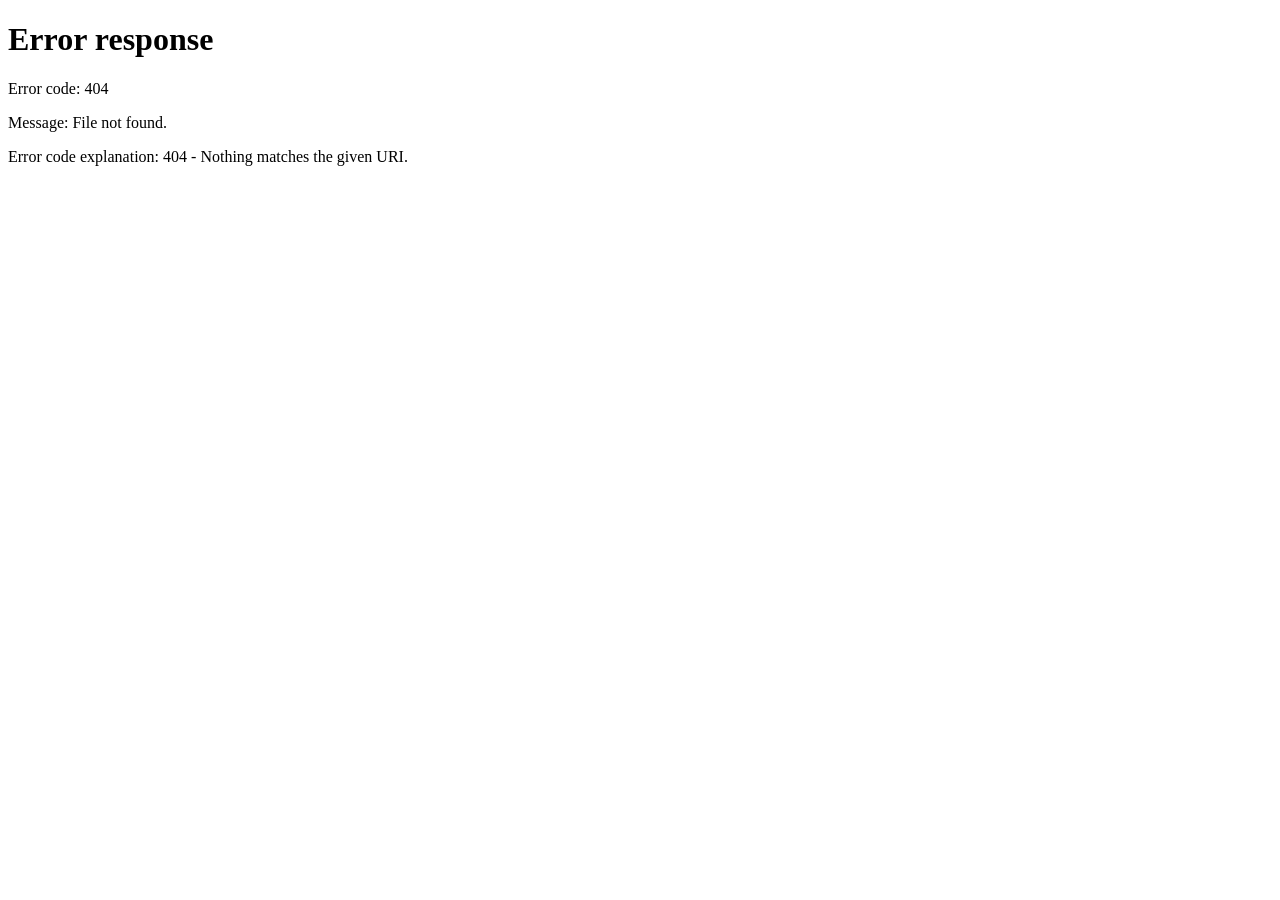
==== concept-1/index.html @ 070f3ade "Add Concept 1 entry page" ====
<!doctype html><html><head><meta charset="utf-8"><meta name="viewport" content="width=device-width,initial-scale=1"><title>El Taco Dorado — Concept 1</title><meta http-equiv="refresh" content="0; url=../concept-1-site/index.html"></head><body><p>Loading Concept 1…</p></body></html>
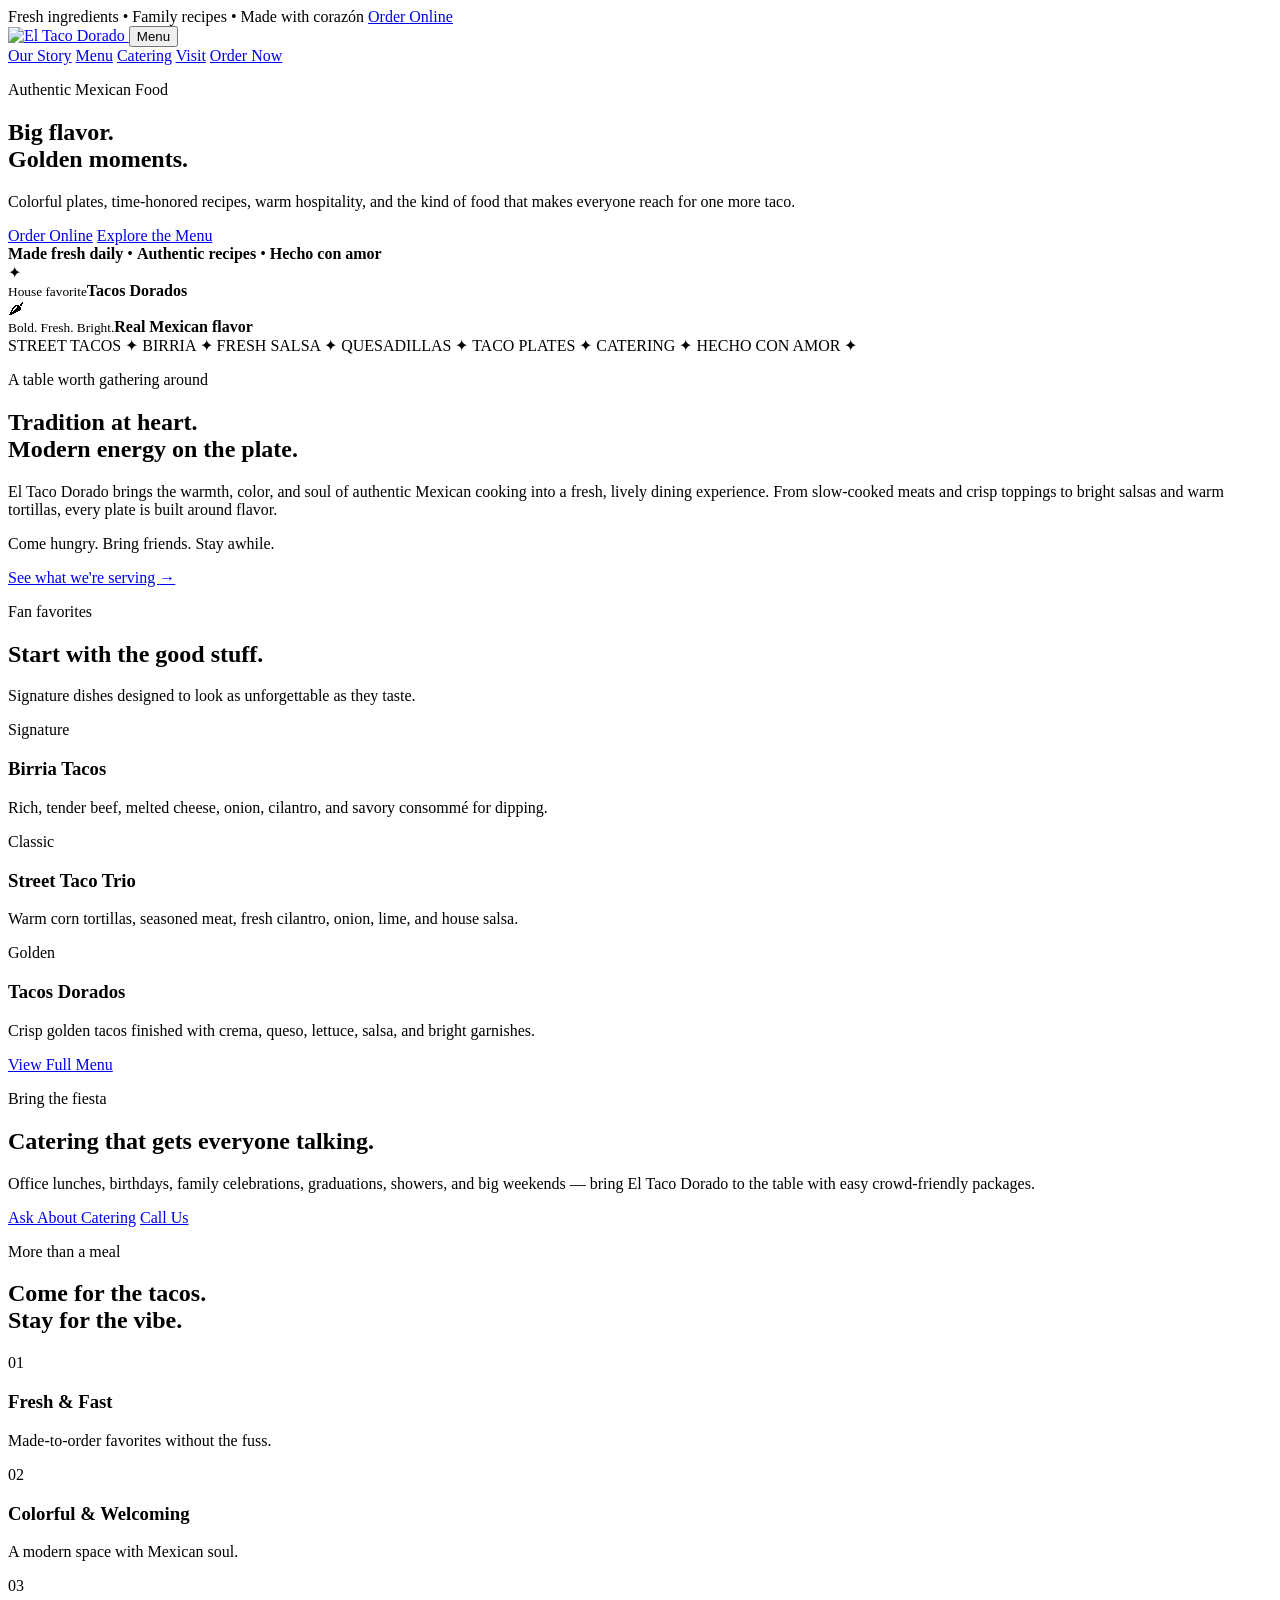
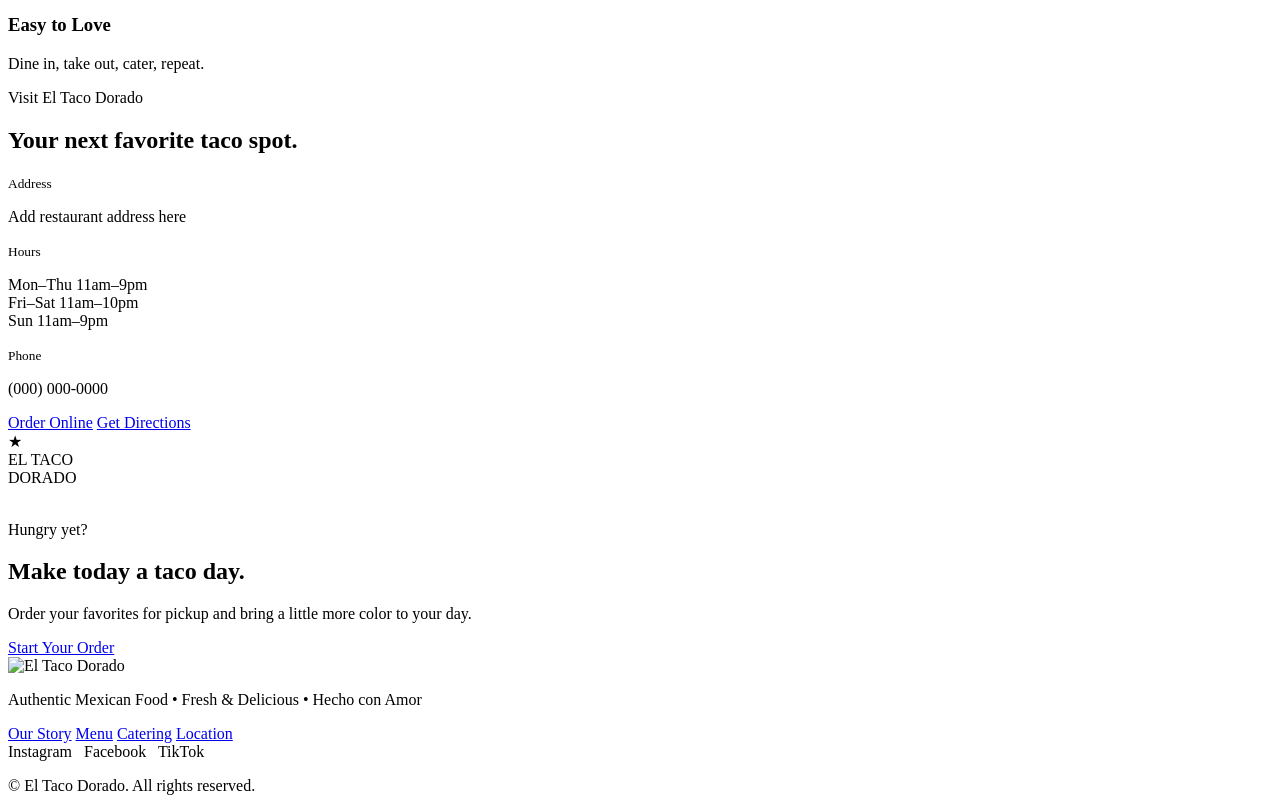
==== commit edc8ae0b: "Publish Concept 1 with noindex protections" ====
--- a/concept-1/index.html
+++ b/concept-1/index.html
@@ -1 +1,197 @@
-<!doctype html><html><head><meta charset="utf-8"><meta name="viewport" content="width=device-width,initial-scale=1"><title>El Taco Dorado — Concept 1</title><meta http-equiv="refresh" content="0; url=../concept-1-site/index.html"></head><body><p>Loading Concept 1…</p></body></html>+<!doctype html>
+<html lang="en">
+<head>
+  <meta name="robots" content="noindex, nofollow, noarchive, nosnippet, noimageindex">
+  <meta charset="utf-8">
+  <meta name="viewport" content="width=device-width, initial-scale=1">
+  <meta name="theme-color" content="#073f2a">
+  <title>El Taco Dorado | Authentic Mexican Food</title>
+  <meta name="description" content="El Taco Dorado serves vibrant, authentic Mexican food made with bold flavors, fresh ingredients, and recipes inspired by tradition.">
+  <link rel="preconnect" href="https://fonts.googleapis.com">
+  <link rel="preconnect" href="https://fonts.gstatic.com" crossorigin>
+  <link href="https://fonts.googleapis.com/css2?family=DM+Sans:wght@400;500;600;700&family=Fraunces:opsz,wght@9..144,700;9..144,800&display=swap" rel="stylesheet">
+  <link rel="stylesheet" href="styles.css">
+</head>
+<body>
+  <div class="announcement">
+    <span>Fresh ingredients • Family recipes • Made with corazón</span>
+    <a href="#order">Order Online</a>
+  </div>
+
+  <header class="site-header" id="top">
+    <a class="brand" href="#top" aria-label="El Taco Dorado home">
+      <img src="../assets/el-taco-dorado-logo.svg" alt="El Taco Dorado">
+    </a>
+    <button class="nav-toggle" aria-expanded="false" aria-controls="nav">Menu</button>
+    <nav id="nav">
+      <a href="#story">Our Story</a>
+      <a href="#favorites">Menu</a>
+      <a href="#catering">Catering</a>
+      <a href="#visit">Visit</a>
+      <a class="nav-cta" href="#order">Order Now</a>
+    </nav>
+  </header>
+
+  <main>
+    <section class="hero">
+      <div class="sun sun-a"></div>
+      <div class="sun sun-b"></div>
+      <div class="hero-copy reveal">
+        <p class="eyebrow">Authentic Mexican Food</p>
+        <h1>Big flavor.<br><span>Golden moments.</span></h1>
+        <p class="lead">Colorful plates, time-honored recipes, warm hospitality, and the kind of food that makes everyone reach for one more taco.</p>
+        <div class="hero-actions">
+          <a class="button primary" href="#order">Order Online</a>
+          <a class="button ghost" href="#favorites">Explore the Menu</a>
+        </div>
+        <div class="mini-proof">
+          <strong>Made fresh daily</strong>
+          <span>•</span>
+          <strong>Authentic recipes</strong>
+          <span>•</span>
+          <strong>Hecho con amor</strong>
+        </div>
+      </div>
+
+      <div class="hero-art reveal">
+        <div class="photo photo-main" role="img" aria-label="Colorful authentic Mexican tacos"></div>
+        <div class="floating-card card-top">
+          <span class="icon">✦</span>
+          <div><small>House favorite</small><strong>Tacos Dorados</strong></div>
+        </div>
+        <div class="floating-card card-bottom">
+          <span class="pepper">🌶</span>
+          <div><small>Bold. Fresh. Bright.</small><strong>Real Mexican flavor</strong></div>
+        </div>
+      </div>
+    </section>
+
+    <section class="marquee" aria-label="Restaurant highlights">
+      <div>STREET TACOS ✦ BIRRIA ✦ FRESH SALSA ✦ QUESADILLAS ✦ TACO PLATES ✦ CATERING ✦ HECHO CON AMOR ✦</div>
+    </section>
+
+    <section class="intro" id="story">
+      <div class="intro-photo reveal" role="img" aria-label="Mexican tacos with fresh ingredients"></div>
+      <div class="intro-copy reveal">
+        <p class="eyebrow dark">A table worth gathering around</p>
+        <h2>Tradition at heart.<br>Modern energy on the plate.</h2>
+        <p>El Taco Dorado brings the warmth, color, and soul of authentic Mexican cooking into a fresh, lively dining experience. From slow-cooked meats and crisp toppings to bright salsas and warm tortillas, every plate is built around flavor.</p>
+        <p>Come hungry. Bring friends. Stay awhile.</p>
+        <a class="text-link" href="#favorites">See what we're serving <span>→</span></a>
+      </div>
+    </section>
+
+    <section class="favorites" id="favorites">
+      <div class="section-heading reveal">
+        <p class="eyebrow">Fan favorites</p>
+        <h2>Start with the good stuff.</h2>
+        <p>Signature dishes designed to look as unforgettable as they taste.</p>
+      </div>
+      <div class="dish-grid">
+        <article class="dish-card reveal">
+          <div class="dish-photo dish-1" role="img" aria-label="Birria tacos"></div>
+          <div class="dish-content">
+            <div><p class="tag">Signature</p><h3>Birria Tacos</h3></div>
+            <p>Rich, tender beef, melted cheese, onion, cilantro, and savory consommé for dipping.</p>
+          </div>
+        </article>
+        <article class="dish-card reveal">
+          <div class="dish-photo dish-2" role="img" aria-label="Street tacos"></div>
+          <div class="dish-content">
+            <div><p class="tag">Classic</p><h3>Street Taco Trio</h3></div>
+            <p>Warm corn tortillas, seasoned meat, fresh cilantro, onion, lime, and house salsa.</p>
+          </div>
+        </article>
+        <article class="dish-card reveal">
+          <div class="dish-photo dish-3" role="img" aria-label="Mexican taco platter"></div>
+          <div class="dish-content">
+            <div><p class="tag">Golden</p><h3>Tacos Dorados</h3></div>
+            <p>Crisp golden tacos finished with crema, queso, lettuce, salsa, and bright garnishes.</p>
+          </div>
+        </article>
+      </div>
+      <div class="center reveal"><a class="button dark" href="#order">View Full Menu</a></div>
+    </section>
+
+    <section class="catering" id="catering">
+      <div class="pattern"></div>
+      <div class="catering-card reveal">
+        <p class="eyebrow">Bring the fiesta</p>
+        <h2>Catering that gets everyone talking.</h2>
+        <p>Office lunches, birthdays, family celebrations, graduations, showers, and big weekends — bring El Taco Dorado to the table with easy crowd-friendly packages.</p>
+        <div class="hero-actions">
+          <a class="button light" href="mailto:hello@eltacodorado.com?subject=Catering Inquiry">Ask About Catering</a>
+          <a class="button outline-light" href="tel:+10000000000">Call Us</a>
+        </div>
+      </div>
+      <div class="catering-photo reveal" role="img" aria-label="A colorful spread of Mexican food"></div>
+    </section>
+
+    <section class="experience">
+      <div class="experience-copy reveal">
+        <p class="eyebrow dark">More than a meal</p>
+        <h2>Come for the tacos.<br>Stay for the vibe.</h2>
+      </div>
+      <div class="experience-points">
+        <article class="reveal"><span>01</span><h3>Fresh & Fast</h3><p>Made-to-order favorites without the fuss.</p></article>
+        <article class="reveal"><span>02</span><h3>Colorful & Welcoming</h3><p>A modern space with Mexican soul.</p></article>
+        <article class="reveal"><span>03</span><h3>Easy to Love</h3><p>Dine in, take out, cater, repeat.</p></article>
+      </div>
+    </section>
+
+    <section class="visit" id="visit">
+      <div class="visit-card reveal">
+        <p class="eyebrow">Visit El Taco Dorado</p>
+        <h2>Your next favorite taco spot.</h2>
+        <div class="visit-grid">
+          <div>
+            <small>Address</small>
+            <p>Add restaurant address here</p>
+          </div>
+          <div>
+            <small>Hours</small>
+            <p>Mon–Thu 11am–9pm<br>Fri–Sat 11am–10pm<br>Sun 11am–9pm</p>
+          </div>
+          <div>
+            <small>Phone</small>
+            <p>(000) 000-0000</p>
+          </div>
+        </div>
+        <div class="hero-actions">
+          <a class="button primary" href="#order">Order Online</a>
+          <a class="button ghost" href="#">Get Directions</a>
+        </div>
+      </div>
+      <div class="map-art reveal">
+        <div class="map-pin">★</div>
+        <span>EL TACO<br>DORADO</span>
+      </div>
+    </section>
+
+    <section class="order" id="order">
+      <img src="../assets/el-taco-dorado-logo.svg" alt="" class="order-logo">
+      <p class="eyebrow">Hungry yet?</p>
+      <h2>Make today a taco day.</h2>
+      <p>Order your favorites for pickup and bring a little more color to your day.</p>
+      <a class="button dark" href="#">Start Your Order</a>
+    </section>
+  </main>
+
+  <footer>
+    <div class="footer-brand">
+      <img src="../assets/el-taco-dorado-logo.svg" alt="El Taco Dorado">
+      <p>Authentic Mexican Food • Fresh & Delicious • Hecho con Amor</p>
+    </div>
+    <div class="footer-links">
+      <a href="#story">Our Story</a>
+      <a href="#favorites">Menu</a>
+      <a href="#catering">Catering</a>
+      <a href="#visit">Location</a>
+    </div>
+    <div class="social">Instagram &nbsp; Facebook &nbsp; TikTok</div>
+    <p class="copyright">© <span id="year"></span> El Taco Dorado. All rights reserved.</p>
+  </footer>
+
+  <script src="script.js"></script>
+</body>
+</html>
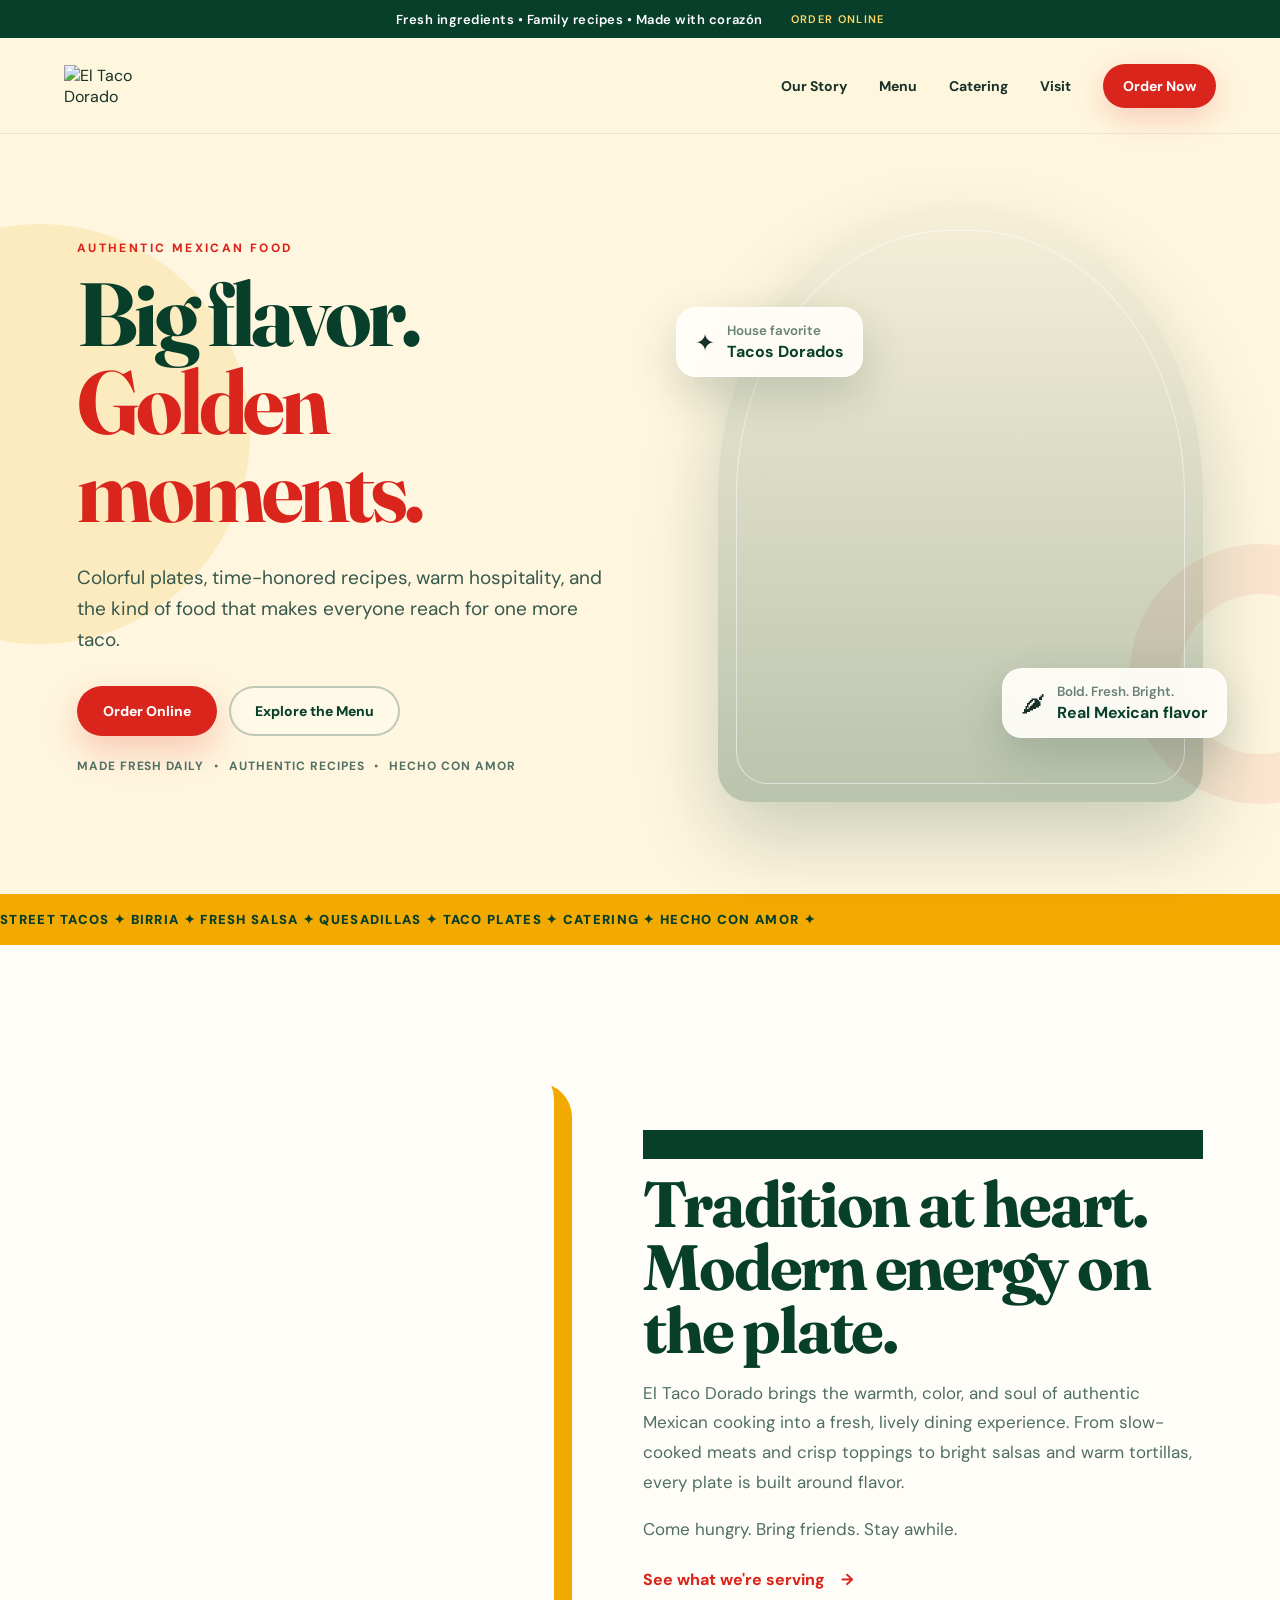
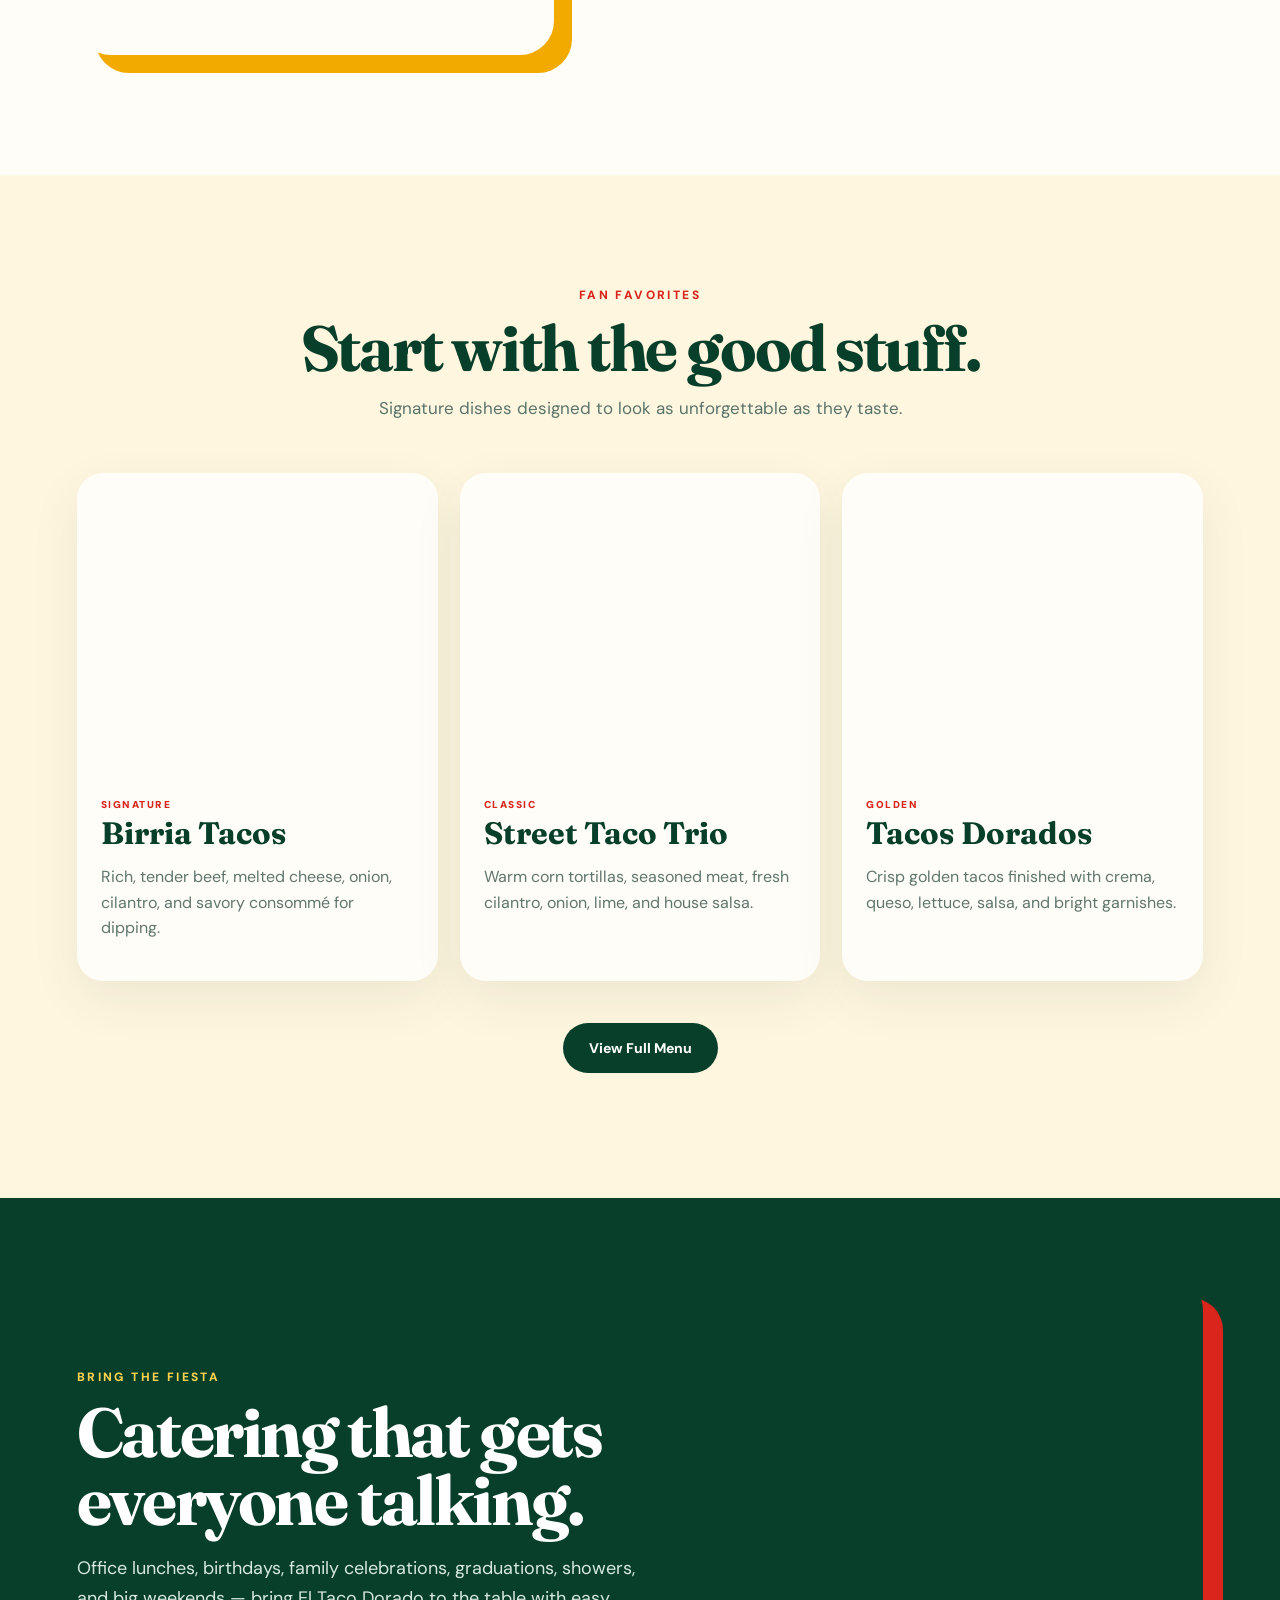
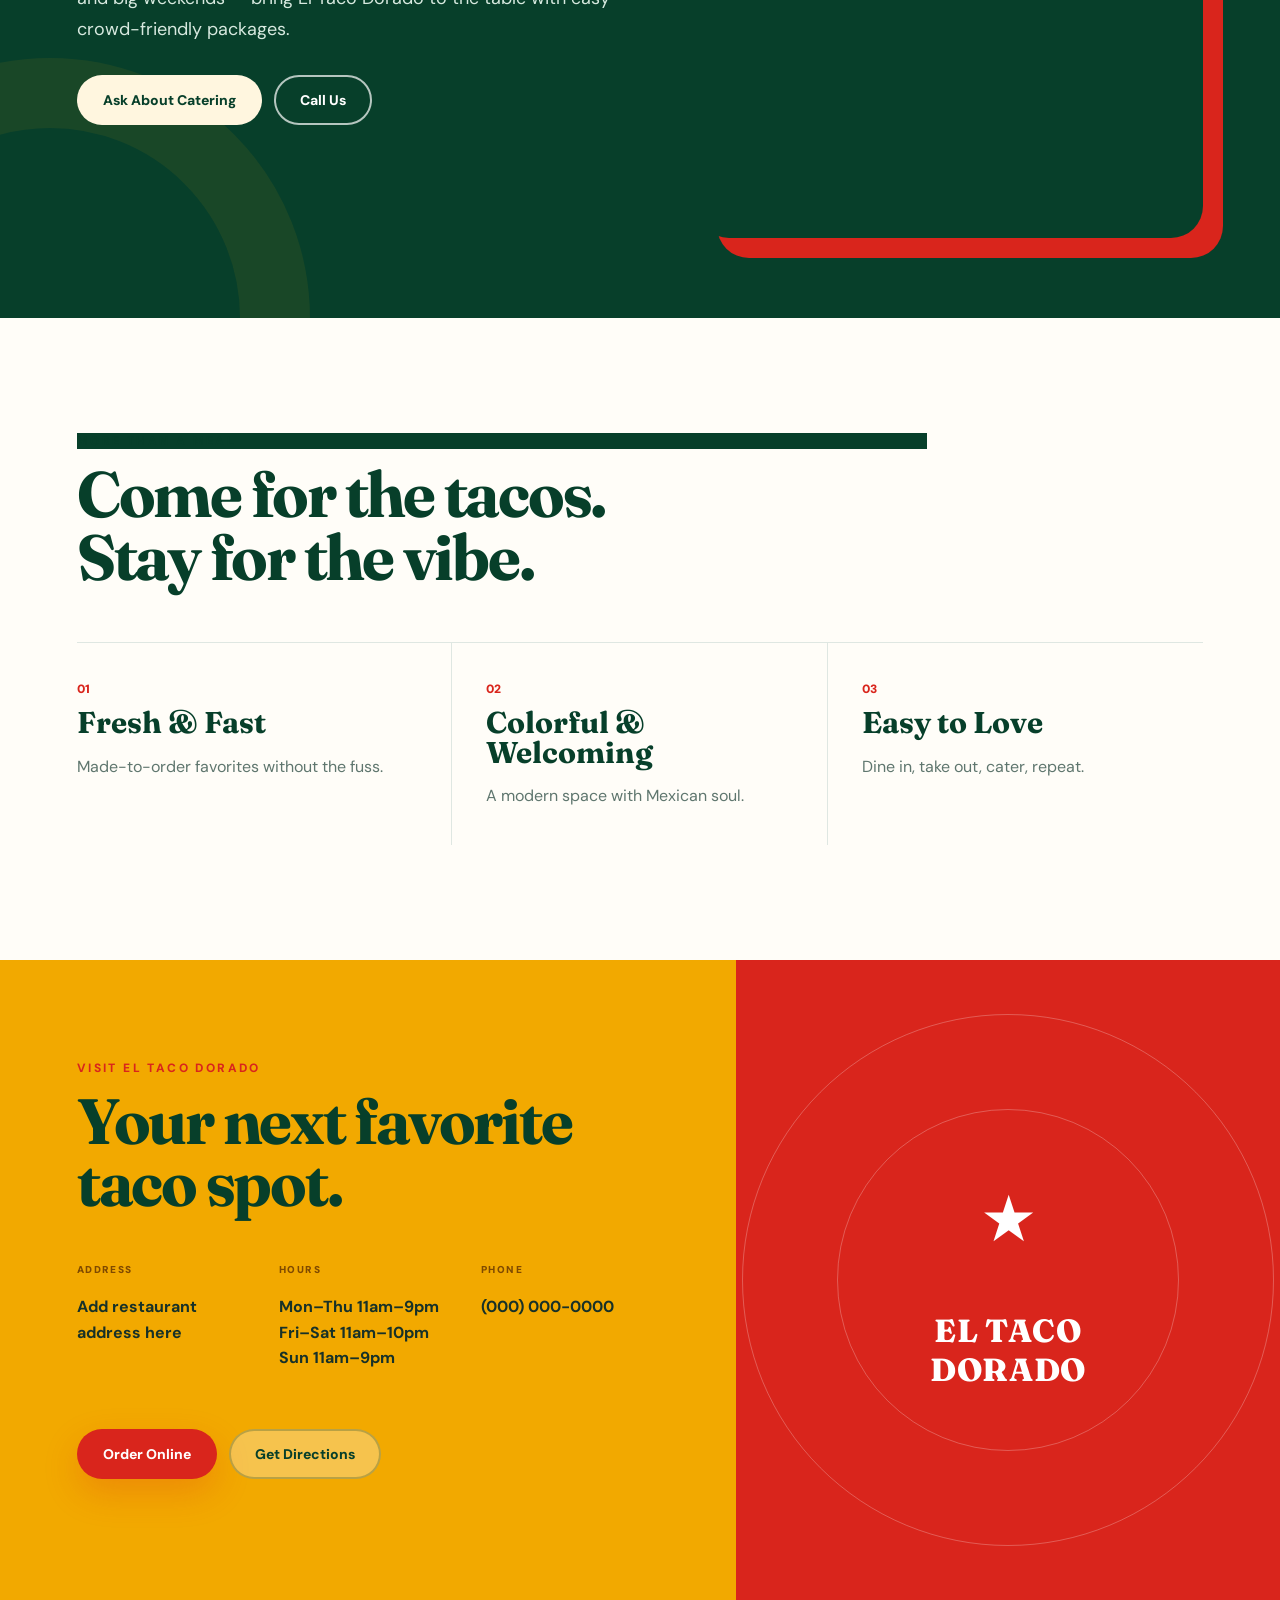
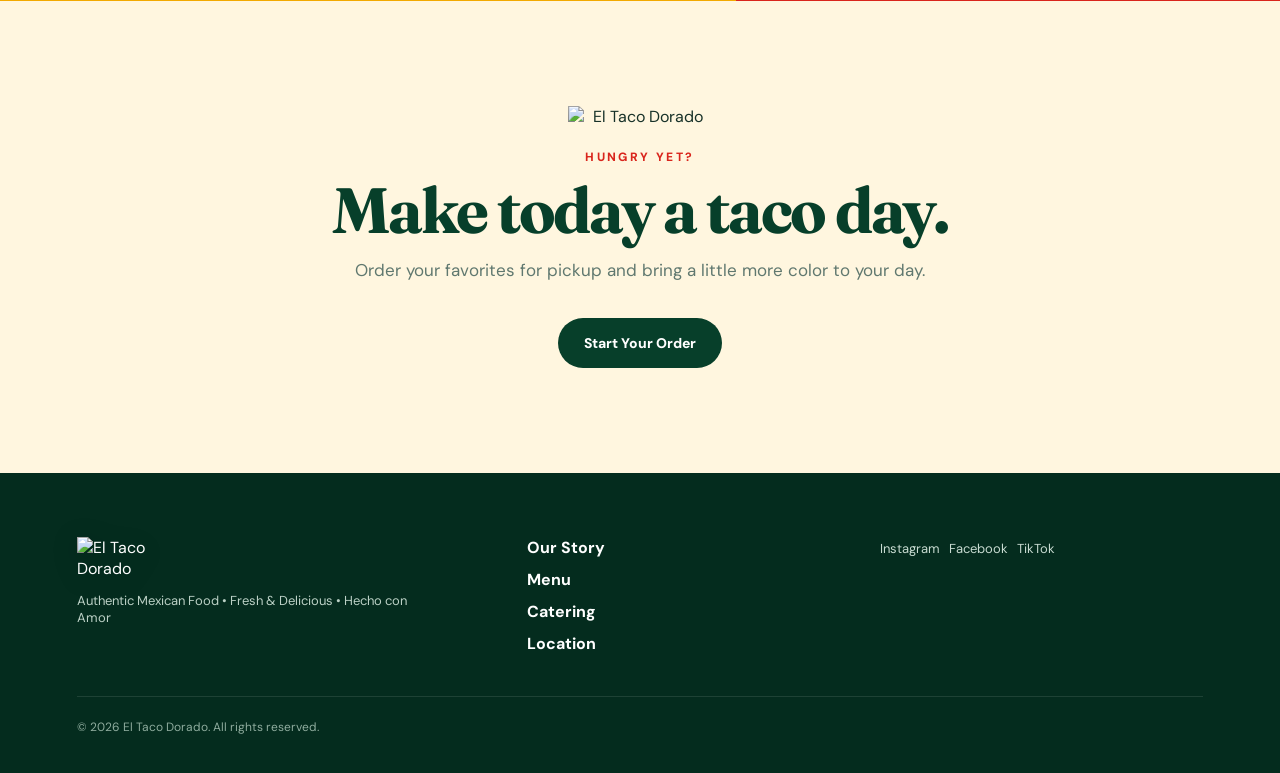
==== commit 4c9b6af3: "Use actual El Taco Dorado logo in Concept 1" ====
--- a/concept-1/index.html
+++ b/concept-1/index.html
@@ -13,185 +13,19 @@
   <link rel="stylesheet" href="styles.css">
 </head>
 <body>
-  <div class="announcement">
-    <span>Fresh ingredients • Family recipes • Made with corazón</span>
-    <a href="#order">Order Online</a>
-  </div>
-
-  <header class="site-header" id="top">
-    <a class="brand" href="#top" aria-label="El Taco Dorado home">
-      <img src="../assets/el-taco-dorado-logo.svg" alt="El Taco Dorado">
-    </a>
-    <button class="nav-toggle" aria-expanded="false" aria-controls="nav">Menu</button>
-    <nav id="nav">
-      <a href="#story">Our Story</a>
-      <a href="#favorites">Menu</a>
-      <a href="#catering">Catering</a>
-      <a href="#visit">Visit</a>
-      <a class="nav-cta" href="#order">Order Now</a>
-    </nav>
-  </header>
-
+  <div class="announcement"><span>Fresh ingredients • Family recipes • Made with corazón</span><a href="#order">Order Online</a></div>
+  <header class="site-header" id="top"><a class="brand" href="#top" aria-label="El Taco Dorado home"><img src="../assets/el-taco-dorado-logo.png" alt="El Taco Dorado"></a><button class="nav-toggle" aria-expanded="false" aria-controls="nav">Menu</button><nav id="nav"><a href="#story">Our Story</a><a href="#favorites">Menu</a><a href="#catering">Catering</a><a href="#visit">Visit</a><a class="nav-cta" href="#order">Order Now</a></nav></header>
   <main>
-    <section class="hero">
-      <div class="sun sun-a"></div>
-      <div class="sun sun-b"></div>
-      <div class="hero-copy reveal">
-        <p class="eyebrow">Authentic Mexican Food</p>
-        <h1>Big flavor.<br><span>Golden moments.</span></h1>
-        <p class="lead">Colorful plates, time-honored recipes, warm hospitality, and the kind of food that makes everyone reach for one more taco.</p>
-        <div class="hero-actions">
-          <a class="button primary" href="#order">Order Online</a>
-          <a class="button ghost" href="#favorites">Explore the Menu</a>
-        </div>
-        <div class="mini-proof">
-          <strong>Made fresh daily</strong>
-          <span>•</span>
-          <strong>Authentic recipes</strong>
-          <span>•</span>
-          <strong>Hecho con amor</strong>
-        </div>
-      </div>
-
-      <div class="hero-art reveal">
-        <div class="photo photo-main" role="img" aria-label="Colorful authentic Mexican tacos"></div>
-        <div class="floating-card card-top">
-          <span class="icon">✦</span>
-          <div><small>House favorite</small><strong>Tacos Dorados</strong></div>
-        </div>
-        <div class="floating-card card-bottom">
-          <span class="pepper">🌶</span>
-          <div><small>Bold. Fresh. Bright.</small><strong>Real Mexican flavor</strong></div>
-        </div>
-      </div>
-    </section>
-
-    <section class="marquee" aria-label="Restaurant highlights">
-      <div>STREET TACOS ✦ BIRRIA ✦ FRESH SALSA ✦ QUESADILLAS ✦ TACO PLATES ✦ CATERING ✦ HECHO CON AMOR ✦</div>
-    </section>
-
-    <section class="intro" id="story">
-      <div class="intro-photo reveal" role="img" aria-label="Mexican tacos with fresh ingredients"></div>
-      <div class="intro-copy reveal">
-        <p class="eyebrow dark">A table worth gathering around</p>
-        <h2>Tradition at heart.<br>Modern energy on the plate.</h2>
-        <p>El Taco Dorado brings the warmth, color, and soul of authentic Mexican cooking into a fresh, lively dining experience. From slow-cooked meats and crisp toppings to bright salsas and warm tortillas, every plate is built around flavor.</p>
-        <p>Come hungry. Bring friends. Stay awhile.</p>
-        <a class="text-link" href="#favorites">See what we're serving <span>→</span></a>
-      </div>
-    </section>
-
-    <section class="favorites" id="favorites">
-      <div class="section-heading reveal">
-        <p class="eyebrow">Fan favorites</p>
-        <h2>Start with the good stuff.</h2>
-        <p>Signature dishes designed to look as unforgettable as they taste.</p>
-      </div>
-      <div class="dish-grid">
-        <article class="dish-card reveal">
-          <div class="dish-photo dish-1" role="img" aria-label="Birria tacos"></div>
-          <div class="dish-content">
-            <div><p class="tag">Signature</p><h3>Birria Tacos</h3></div>
-            <p>Rich, tender beef, melted cheese, onion, cilantro, and savory consommé for dipping.</p>
-          </div>
-        </article>
-        <article class="dish-card reveal">
-          <div class="dish-photo dish-2" role="img" aria-label="Street tacos"></div>
-          <div class="dish-content">
-            <div><p class="tag">Classic</p><h3>Street Taco Trio</h3></div>
-            <p>Warm corn tortillas, seasoned meat, fresh cilantro, onion, lime, and house salsa.</p>
-          </div>
-        </article>
-        <article class="dish-card reveal">
-          <div class="dish-photo dish-3" role="img" aria-label="Mexican taco platter"></div>
-          <div class="dish-content">
-            <div><p class="tag">Golden</p><h3>Tacos Dorados</h3></div>
-            <p>Crisp golden tacos finished with crema, queso, lettuce, salsa, and bright garnishes.</p>
-          </div>
-        </article>
-      </div>
-      <div class="center reveal"><a class="button dark" href="#order">View Full Menu</a></div>
-    </section>
-
-    <section class="catering" id="catering">
-      <div class="pattern"></div>
-      <div class="catering-card reveal">
-        <p class="eyebrow">Bring the fiesta</p>
-        <h2>Catering that gets everyone talking.</h2>
-        <p>Office lunches, birthdays, family celebrations, graduations, showers, and big weekends — bring El Taco Dorado to the table with easy crowd-friendly packages.</p>
-        <div class="hero-actions">
-          <a class="button light" href="mailto:hello@eltacodorado.com?subject=Catering Inquiry">Ask About Catering</a>
-          <a class="button outline-light" href="tel:+10000000000">Call Us</a>
-        </div>
-      </div>
-      <div class="catering-photo reveal" role="img" aria-label="A colorful spread of Mexican food"></div>
-    </section>
-
-    <section class="experience">
-      <div class="experience-copy reveal">
-        <p class="eyebrow dark">More than a meal</p>
-        <h2>Come for the tacos.<br>Stay for the vibe.</h2>
-      </div>
-      <div class="experience-points">
-        <article class="reveal"><span>01</span><h3>Fresh & Fast</h3><p>Made-to-order favorites without the fuss.</p></article>
-        <article class="reveal"><span>02</span><h3>Colorful & Welcoming</h3><p>A modern space with Mexican soul.</p></article>
-        <article class="reveal"><span>03</span><h3>Easy to Love</h3><p>Dine in, take out, cater, repeat.</p></article>
-      </div>
-    </section>
-
-    <section class="visit" id="visit">
-      <div class="visit-card reveal">
-        <p class="eyebrow">Visit El Taco Dorado</p>
-        <h2>Your next favorite taco spot.</h2>
-        <div class="visit-grid">
-          <div>
-            <small>Address</small>
-            <p>Add restaurant address here</p>
-          </div>
-          <div>
-            <small>Hours</small>
-            <p>Mon–Thu 11am–9pm<br>Fri–Sat 11am–10pm<br>Sun 11am–9pm</p>
-          </div>
-          <div>
-            <small>Phone</small>
-            <p>(000) 000-0000</p>
-          </div>
-        </div>
-        <div class="hero-actions">
-          <a class="button primary" href="#order">Order Online</a>
-          <a class="button ghost" href="#">Get Directions</a>
-        </div>
-      </div>
-      <div class="map-art reveal">
-        <div class="map-pin">★</div>
-        <span>EL TACO<br>DORADO</span>
-      </div>
-    </section>
-
-    <section class="order" id="order">
-      <img src="../assets/el-taco-dorado-logo.svg" alt="" class="order-logo">
-      <p class="eyebrow">Hungry yet?</p>
-      <h2>Make today a taco day.</h2>
-      <p>Order your favorites for pickup and bring a little more color to your day.</p>
-      <a class="button dark" href="#">Start Your Order</a>
-    </section>
+    <section class="hero"><div class="sun sun-a"></div><div class="sun sun-b"></div><div class="hero-copy reveal"><p class="eyebrow">Authentic Mexican Food</p><h1>Big flavor.<br><span>Golden moments.</span></h1><p class="lead">Colorful plates, time-honored recipes, warm hospitality, and the kind of food that makes everyone reach for one more taco.</p><div class="hero-actions"><a class="button primary" href="#order">Order Online</a><a class="button ghost" href="#favorites">Explore the Menu</a></div><div class="mini-proof"><strong>Made fresh daily</strong><span>•</span><strong>Authentic recipes</strong><span>•</span><strong>Hecho con amor</strong></div></div><div class="hero-art reveal"><div class="photo photo-main" role="img" aria-label="Colorful authentic Mexican tacos"></div><div class="floating-card card-top"><span class="icon">✦</span><div><small>House favorite</small><strong>Tacos Dorados</strong></div></div><div class="floating-card card-bottom"><span class="pepper">🌶</span><div><small>Bold. Fresh. Bright.</small><strong>Real Mexican flavor</strong></div></div></div></section>
+    <section class="marquee"><div>STREET TACOS ✦ BIRRIA ✦ FRESH SALSA ✦ QUESADILLAS ✦ TACO PLATES ✦ CATERING ✦ HECHO CON AMOR ✦</div></section>
+    <section class="intro" id="story"><div class="intro-photo reveal"></div><div class="intro-copy reveal"><p class="eyebrow dark">A table worth gathering around</p><h2>Tradition at heart.<br>Modern energy on the plate.</h2><p>El Taco Dorado brings the warmth, color, and soul of authentic Mexican cooking into a fresh, lively dining experience. From slow-cooked meats and crisp toppings to bright salsas and warm tortillas, every plate is built around flavor.</p><p>Come hungry. Bring friends. Stay awhile.</p><a class="text-link" href="#favorites">See what we're serving <span>→</span></a></div></section>
+    <section class="favorites" id="favorites"><div class="section-heading reveal"><p class="eyebrow">Fan favorites</p><h2>Start with the good stuff.</h2><p>Signature dishes designed to look as unforgettable as they taste.</p></div><div class="dish-grid"><article class="dish-card reveal"><div class="dish-photo dish-1"></div><div class="dish-content"><div><p class="tag">Signature</p><h3>Birria Tacos</h3></div><p>Rich, tender beef, melted cheese, onion, cilantro, and savory consommé for dipping.</p></div></article><article class="dish-card reveal"><div class="dish-photo dish-2"></div><div class="dish-content"><div><p class="tag">Classic</p><h3>Street Taco Trio</h3></div><p>Warm corn tortillas, seasoned meat, fresh cilantro, onion, lime, and house salsa.</p></div></article><article class="dish-card reveal"><div class="dish-photo dish-3"></div><div class="dish-content"><div><p class="tag">Golden</p><h3>Tacos Dorados</h3></div><p>Crisp golden tacos finished with crema, queso, lettuce, salsa, and bright garnishes.</p></div></article></div><div class="center reveal"><a class="button dark" href="#order">View Full Menu</a></div></section>
+    <section class="catering" id="catering"><div class="pattern"></div><div class="catering-card reveal"><p class="eyebrow">Bring the fiesta</p><h2>Catering that gets everyone talking.</h2><p>Office lunches, birthdays, family celebrations, graduations, showers, and big weekends — bring El Taco Dorado to the table with easy crowd-friendly packages.</p><div class="hero-actions"><a class="button light" href="mailto:hello@eltacodorado.com?subject=Catering Inquiry">Ask About Catering</a><a class="button outline-light" href="tel:+10000000000">Call Us</a></div></div><div class="catering-photo reveal"></div></section>
+    <section class="experience"><div class="experience-copy reveal"><p class="eyebrow dark">More than a meal</p><h2>Come for the tacos.<br>Stay for the vibe.</h2></div><div class="experience-points"><article class="reveal"><span>01</span><h3>Fresh & Fast</h3><p>Made-to-order favorites without the fuss.</p></article><article class="reveal"><span>02</span><h3>Colorful & Welcoming</h3><p>A modern space with Mexican soul.</p></article><article class="reveal"><span>03</span><h3>Easy to Love</h3><p>Dine in, take out, cater, repeat.</p></article></div></section>
+    <section class="visit" id="visit"><div class="visit-card reveal"><p class="eyebrow">Visit El Taco Dorado</p><h2>Your next favorite taco spot.</h2><div class="visit-grid"><div><small>Address</small><p>Add restaurant address here</p></div><div><small>Hours</small><p>Mon–Thu 11am–9pm<br>Fri–Sat 11am–10pm<br>Sun 11am–9pm</p></div><div><small>Phone</small><p>(000) 000-0000</p></div></div><div class="hero-actions"><a class="button primary" href="#order">Order Online</a><a class="button ghost" href="#">Get Directions</a></div></div><div class="map-art reveal"><div class="map-pin">★</div><span>EL TACO<br>DORADO</span></div></section>
+    <section class="order" id="order"><img src="../assets/el-taco-dorado-logo.png" alt="El Taco Dorado" class="order-logo"><p class="eyebrow">Hungry yet?</p><h2>Make today a taco day.</h2><p>Order your favorites for pickup and bring a little more color to your day.</p><a class="button dark" href="#">Start Your Order</a></section>
   </main>
-
-  <footer>
-    <div class="footer-brand">
-      <img src="../assets/el-taco-dorado-logo.svg" alt="El Taco Dorado">
-      <p>Authentic Mexican Food • Fresh & Delicious • Hecho con Amor</p>
-    </div>
-    <div class="footer-links">
-      <a href="#story">Our Story</a>
-      <a href="#favorites">Menu</a>
-      <a href="#catering">Catering</a>
-      <a href="#visit">Location</a>
-    </div>
-    <div class="social">Instagram &nbsp; Facebook &nbsp; TikTok</div>
-    <p class="copyright">© <span id="year"></span> El Taco Dorado. All rights reserved.</p>
-  </footer>
-
+  <footer><div class="footer-brand"><img src="../assets/el-taco-dorado-logo.png" alt="El Taco Dorado"><p>Authentic Mexican Food • Fresh & Delicious • Hecho con Amor</p></div><div class="footer-links"><a href="#story">Our Story</a><a href="#favorites">Menu</a><a href="#catering">Catering</a><a href="#visit">Location</a></div><div class="social">Instagram &nbsp; Facebook &nbsp; TikTok</div><p class="copyright">© <span id="year"></span> El Taco Dorado. All rights reserved.</p></footer>
   <script src="script.js"></script>
 </body>
 </html>
--- a/concept-1/styles.css
+++ b/concept-1/styles.css
@@ -0,0 +1,191 @@
+
+:root{
+  --green:#073f2a;
+  --green-2:#0d5b3b;
+  --red:#d9251c;
+  --gold:#f2a900;
+  --orange:#f36b21;
+  --cream:#fff6df;
+  --ink:#173128;
+  --white:#fffdf8;
+  --radius:28px;
+}
+*{box-sizing:border-box}
+html{scroll-behavior:smooth}
+body{
+  margin:0;
+  color:var(--ink);
+  background:var(--cream);
+  font-family:"DM Sans",sans-serif;
+  overflow-x:hidden
+}
+a{color:inherit;text-decoration:none}
+img{display:block;max-width:100%}
+.announcement{
+  min-height:38px;background:var(--green);color:white;
+  display:flex;align-items:center;justify-content:center;gap:28px;
+  padding:7px 20px;font-size:13px;font-weight:600;letter-spacing:.04em
+}
+.announcement a{color:#ffd766;text-transform:uppercase;font-size:11px;letter-spacing:.12em}
+.site-header{
+  height:96px;display:flex;align-items:center;justify-content:space-between;
+  padding:0 clamp(22px,5vw,82px);position:sticky;top:0;background:rgba(255,246,223,.94);
+  backdrop-filter:blur(16px);z-index:50;border-bottom:1px solid rgba(7,63,42,.08)
+}
+.brand img{width:84px;max-height:78px;object-fit:contain}
+nav{display:flex;align-items:center;gap:32px;font-weight:700;font-size:14px}
+nav a{position:relative}
+nav a:not(.nav-cta):after{content:"";position:absolute;left:0;right:100%;bottom:-5px;height:2px;background:var(--red);transition:.25s}
+nav a:hover:after{right:0}
+.nav-cta{background:var(--red);color:white;padding:13px 20px;border-radius:999px;box-shadow:0 10px 30px rgba(217,37,28,.2)}
+.nav-toggle{display:none;border:0;background:var(--green);color:white;padding:10px 14px;border-radius:999px}
+.hero{
+  min-height:760px;display:grid;grid-template-columns:1.02fr .98fr;align-items:center;
+  gap:clamp(20px,4vw,70px);padding:68px clamp(22px,6vw,96px) 82px;position:relative;isolation:isolate
+}
+.sun{position:absolute;border-radius:50%;z-index:-1}
+.sun-a{width:420px;height:420px;background:rgba(242,169,0,.14);left:-170px;top:90px}
+.sun-b{width:260px;height:260px;border:50px solid rgba(217,37,28,.08);right:-110px;bottom:90px}
+.eyebrow{font-size:12px;text-transform:uppercase;letter-spacing:.2em;font-weight:800;color:var(--red);margin:0 0 14px}
+.eyebrow.dark{color:var(--green)}
+h1,h2,h3{font-family:"Fraunces",serif;margin:0;line-height:.98}
+h1{font-size:clamp(56px,7vw,106px);letter-spacing:-.045em;color:var(--green)}
+h1 span{color:var(--red)}
+.lead{font-size:19px;line-height:1.65;max-width:620px;margin:28px 0;color:#37584c}
+.hero-actions{display:flex;flex-wrap:wrap;gap:12px;margin:30px 0 22px}
+.button{display:inline-flex;align-items:center;justify-content:center;min-height:50px;padding:0 24px;border-radius:999px;font-weight:800;font-size:14px;transition:.22s;border:2px solid transparent}
+.button:hover{transform:translateY(-2px)}
+.primary{background:var(--red);color:white;box-shadow:0 14px 35px rgba(217,37,28,.22)}
+.ghost{border-color:rgba(7,63,42,.25);color:var(--green);background:rgba(255,255,255,.3)}
+.dark{background:var(--green);color:white}
+.light{background:var(--cream);color:var(--green)}
+.outline-light{border-color:rgba(255,255,255,.7);color:white}
+.mini-proof{display:flex;gap:10px;flex-wrap:wrap;font-size:12px;text-transform:uppercase;letter-spacing:.08em;color:#527064}
+.hero-art{min-height:590px;position:relative}
+.photo-main{
+  position:absolute;inset:0 0 0 42px;border-radius:48% 48% 32px 32px;
+  background:
+    linear-gradient(180deg,rgba(7,63,42,.04),rgba(7,63,42,.28)),
+    url("https://images.unsplash.com/photo-1551504734-5ee1c4a1479b?auto=format&fit=crop&w=1200&q=88") center/cover;
+  box-shadow:0 34px 80px rgba(7,63,42,.22);
+}
+.photo-main:after{content:"";position:absolute;inset:18px;border:1px solid rgba(255,255,255,.52);border-radius:inherit}
+.floating-card{
+  position:absolute;background:rgba(255,253,248,.93);backdrop-filter:blur(12px);
+  border-radius:20px;padding:14px 18px;display:flex;align-items:center;gap:12px;
+  box-shadow:0 18px 45px rgba(19,56,43,.18);border:1px solid rgba(255,255,255,.65)
+}
+.floating-card small{display:block;color:#698176;font-weight:600}
+.floating-card strong{display:block;color:var(--green);margin-top:2px}
+.card-top{left:0;top:95px}.card-bottom{right:-24px;bottom:64px}
+.icon,.pepper{font-size:24px}
+.marquee{background:var(--gold);color:var(--green);font-weight:900;letter-spacing:.1em;white-space:nowrap;overflow:hidden;padding:17px 0;font-size:13px}
+.marquee div{display:inline-block;animation:slide 24s linear infinite}
+@keyframes slide{from{transform:translateX(0)}to{transform:translateX(-35%)}}
+.intro{
+  display:grid;grid-template-columns:.92fr 1.08fr;gap:clamp(40px,7vw,110px);align-items:center;
+  padding:120px clamp(22px,6vw,96px);background:var(--white)
+}
+.intro-photo{
+  min-height:590px;border-radius:34px;
+  background:url("https://images.unsplash.com/photo-1565299585323-38d6b0865b47?auto=format&fit=crop&w=1100&q=88") center/cover;
+  box-shadow:18px 18px 0 var(--gold)
+}
+.intro h2,.favorites h2,.experience h2,.visit h2,.order h2{font-size:clamp(42px,5vw,76px);color:var(--green);letter-spacing:-.035em}
+.intro p{font-size:17px;line-height:1.75;color:#4f6e63;max-width:680px}
+.text-link{display:inline-flex;gap:16px;align-items:center;margin-top:8px;font-weight:800;color:var(--red)}
+.favorites{padding:112px clamp(22px,6vw,96px) 125px}
+.section-heading{text-align:center;max-width:760px;margin:0 auto 54px}
+.section-heading p:last-child{font-size:17px;color:#59746a}
+.dish-grid{display:grid;grid-template-columns:repeat(3,1fr);gap:22px;max-width:1380px;margin:0 auto}
+.dish-card{background:var(--white);border-radius:26px;overflow:hidden;box-shadow:0 18px 50px rgba(27,58,46,.08);transition:.25s}
+.dish-card:hover{transform:translateY(-7px);box-shadow:0 25px 60px rgba(27,58,46,.14)}
+.dish-photo{height:300px;background-size:cover;background-position:center}
+.dish-1{background-image:url("https://images.unsplash.com/photo-1552332386-f8dd00dc2f85?auto=format&fit=crop&w=900&q=86")}
+.dish-2{background-image:url("https://images.unsplash.com/photo-1599974579688-8dbdd335c77f?auto=format&fit=crop&w=900&q=86")}
+.dish-3{background-image:url("https://images.unsplash.com/photo-1624300629298-e9de39c13be5?auto=format&fit=crop&w=900&q=86")}
+.dish-content{padding:24px}
+.dish-content h3{font-size:31px;color:var(--green)}
+.dish-content p{line-height:1.6;color:#5f766e}
+.tag{text-transform:uppercase;letter-spacing:.15em!important;font-size:10px!important;color:var(--red)!important;font-weight:900;margin:0 0 5px}
+.center{text-align:center;margin-top:42px}
+.catering{
+  background:var(--green);color:white;display:grid;grid-template-columns:1.05fr .95fr;
+  padding:80px clamp(22px,6vw,96px);gap:60px;align-items:center;position:relative;overflow:hidden
+}
+.pattern{
+  position:absolute;width:520px;height:520px;border:70px solid rgba(242,169,0,.08);
+  border-radius:50%;left:-210px;bottom:-260px
+}
+.catering-card{position:relative;z-index:2}
+.catering h2{font-size:clamp(46px,5.4vw,82px);color:white;letter-spacing:-.035em}
+.catering p:not(.eyebrow){font-size:18px;line-height:1.7;color:#d7e9df;max-width:650px}
+.catering .eyebrow{color:#ffd34d}
+.catering-photo{
+  min-height:560px;border-radius:32px;background:
+  url("https://images.unsplash.com/photo-1562059390-a761a084768e?auto=format&fit=crop&w=1100&q=88") center/cover;
+  box-shadow:20px 20px 0 var(--red)
+}
+.experience{padding:115px clamp(22px,6vw,96px);background:var(--white)}
+.experience-copy{max-width:850px;margin-bottom:54px}
+.experience-points{display:grid;grid-template-columns:repeat(3,1fr);border-top:1px solid #dfe7e2}
+.experience-points article{padding:34px 45px 20px 0;border-right:1px solid #dfe7e2}
+.experience-points article+article{padding-left:34px}
+.experience-points article:last-child{border-right:0}
+.experience-points span{font-size:12px;color:var(--red);font-weight:900}
+.experience-points h3{font-size:30px;color:var(--green);margin:10px 0}
+.experience-points p{color:#5f766e;line-height:1.6}
+.visit{display:grid;grid-template-columns:1.15fr .85fr;min-height:620px}
+.visit-card{padding:100px clamp(22px,6vw,96px);background:var(--gold)}
+.visit-grid{display:grid;grid-template-columns:repeat(3,1fr);gap:24px;margin:42px 0}
+.visit-grid small{text-transform:uppercase;letter-spacing:.14em;font-weight:900;font-size:10px;color:#7f4a00}
+.visit-grid p{font-weight:700;line-height:1.6}
+.map-art{background:var(--red);position:relative;display:flex;align-items:center;justify-content:center;color:white;text-align:center;overflow:hidden}
+.map-art:before,.map-art:after{content:"";position:absolute;border-radius:50%;border:1px solid rgba(255,255,255,.25)}
+.map-art:before{width:530px;height:530px}.map-art:after{width:340px;height:340px}
+.map-pin{position:absolute;font-size:64px;top:34%;z-index:2}
+.map-art span{font-family:"Fraunces",serif;font-size:32px;font-weight:800;letter-spacing:.02em;margin-top:140px;z-index:2}
+.order{text-align:center;padding:105px 20px;background:var(--cream)}
+.order-logo{width:145px;margin:0 auto 22px}
+.order>p:not(.eyebrow){color:#60786f;font-size:17px}
+.order .button{margin-top:20px}
+footer{background:#042c1e;color:white;padding:64px clamp(22px,6vw,96px) 26px;display:grid;grid-template-columns:1.3fr 1fr 1fr;gap:30px;align-items:start}
+.footer-brand img{width:120px;filter:drop-shadow(0 4px 12px rgba(0,0,0,.2))}
+.footer-brand p{font-size:13px;color:#bcd1c6;max-width:360px}
+.footer-links{display:grid;gap:11px;font-weight:700}
+.social{font-size:13px;color:#c8dbd1;line-height:1.8}
+.copyright{grid-column:1/-1;border-top:1px solid rgba(255,255,255,.1);padding-top:22px;color:#8fac9e;font-size:12px}
+.reveal{opacity:0;transform:translateY(24px);transition:opacity .7s ease,transform .7s ease}
+.reveal.in{opacity:1;transform:none}
+
+@media (max-width:980px){
+  nav{position:absolute;top:96px;left:0;right:0;display:none;flex-direction:column;align-items:stretch;padding:22px;background:var(--cream);border-bottom:1px solid #e8dcc1}
+  nav.open{display:flex}.nav-toggle{display:block}
+  .hero,.intro,.catering,.visit{grid-template-columns:1fr}
+  .hero{padding-top:42px}.hero-art{min-height:520px}
+  .photo-main{left:0}
+  .dish-grid{grid-template-columns:1fr 1fr}
+  .visit-grid{grid-template-columns:1fr 1fr}
+  .map-art{min-height:420px}
+}
+@media (max-width:680px){
+  .announcement{justify-content:space-between;gap:12px}
+  .site-header{height:82px;padding-inline:18px}.brand img{width:72px}
+  nav{top:82px}
+  .hero{min-height:auto;padding:48px 18px 68px}
+  h1{font-size:56px}
+  .lead{font-size:17px}
+  .hero-art{min-height:410px;margin-top:16px}
+  .card-top{top:40px}.card-bottom{right:-6px;bottom:24px}
+  .floating-card{padding:10px 12px;font-size:12px}
+  .intro,.favorites,.catering,.experience{padding:76px 18px}
+  .intro-photo,.catering-photo{min-height:420px}
+  .dish-grid{grid-template-columns:1fr}
+  .dish-photo{height:280px}
+  .experience-points{grid-template-columns:1fr}
+  .experience-points article,.experience-points article+article{padding:26px 0;border-right:0;border-bottom:1px solid #dfe7e2}
+  .visit-card{padding:76px 18px}
+  .visit-grid{grid-template-columns:1fr}
+  footer{grid-template-columns:1fr}
+  .copyright{grid-column:1}
+}
